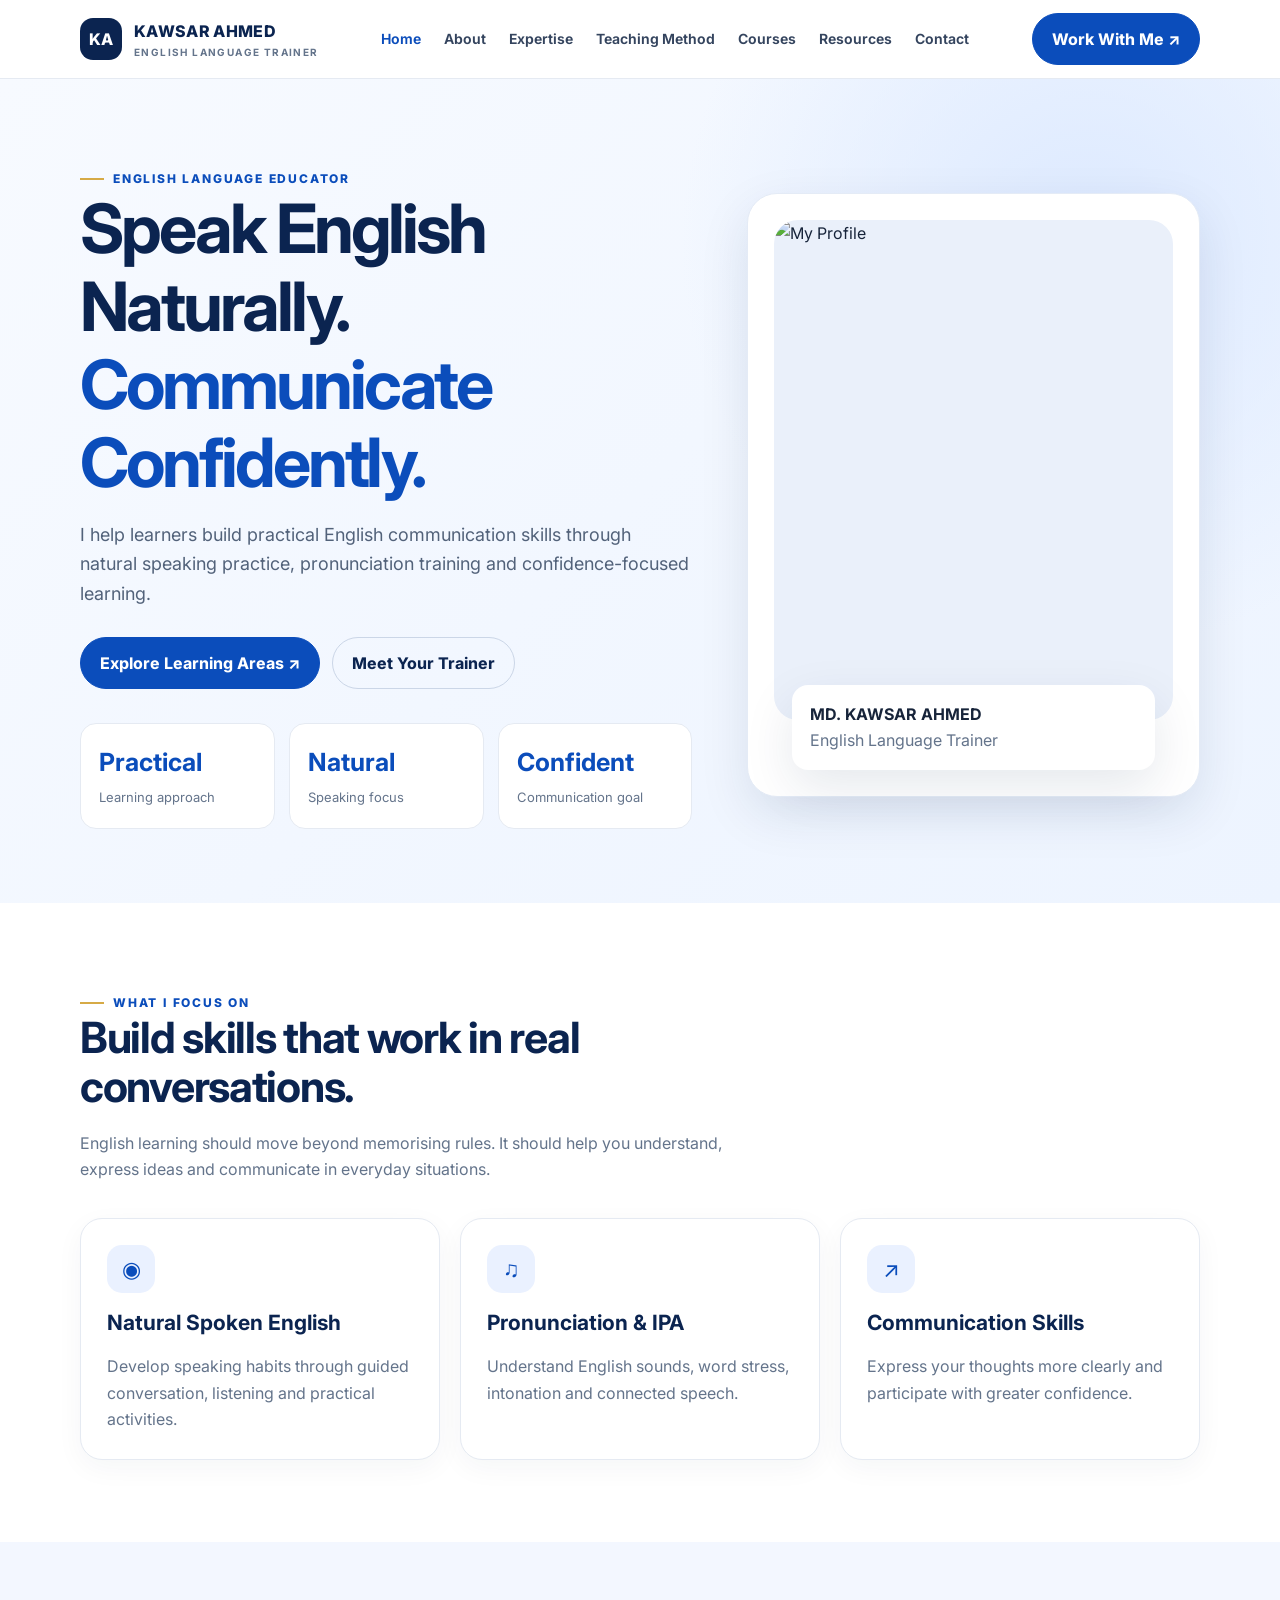
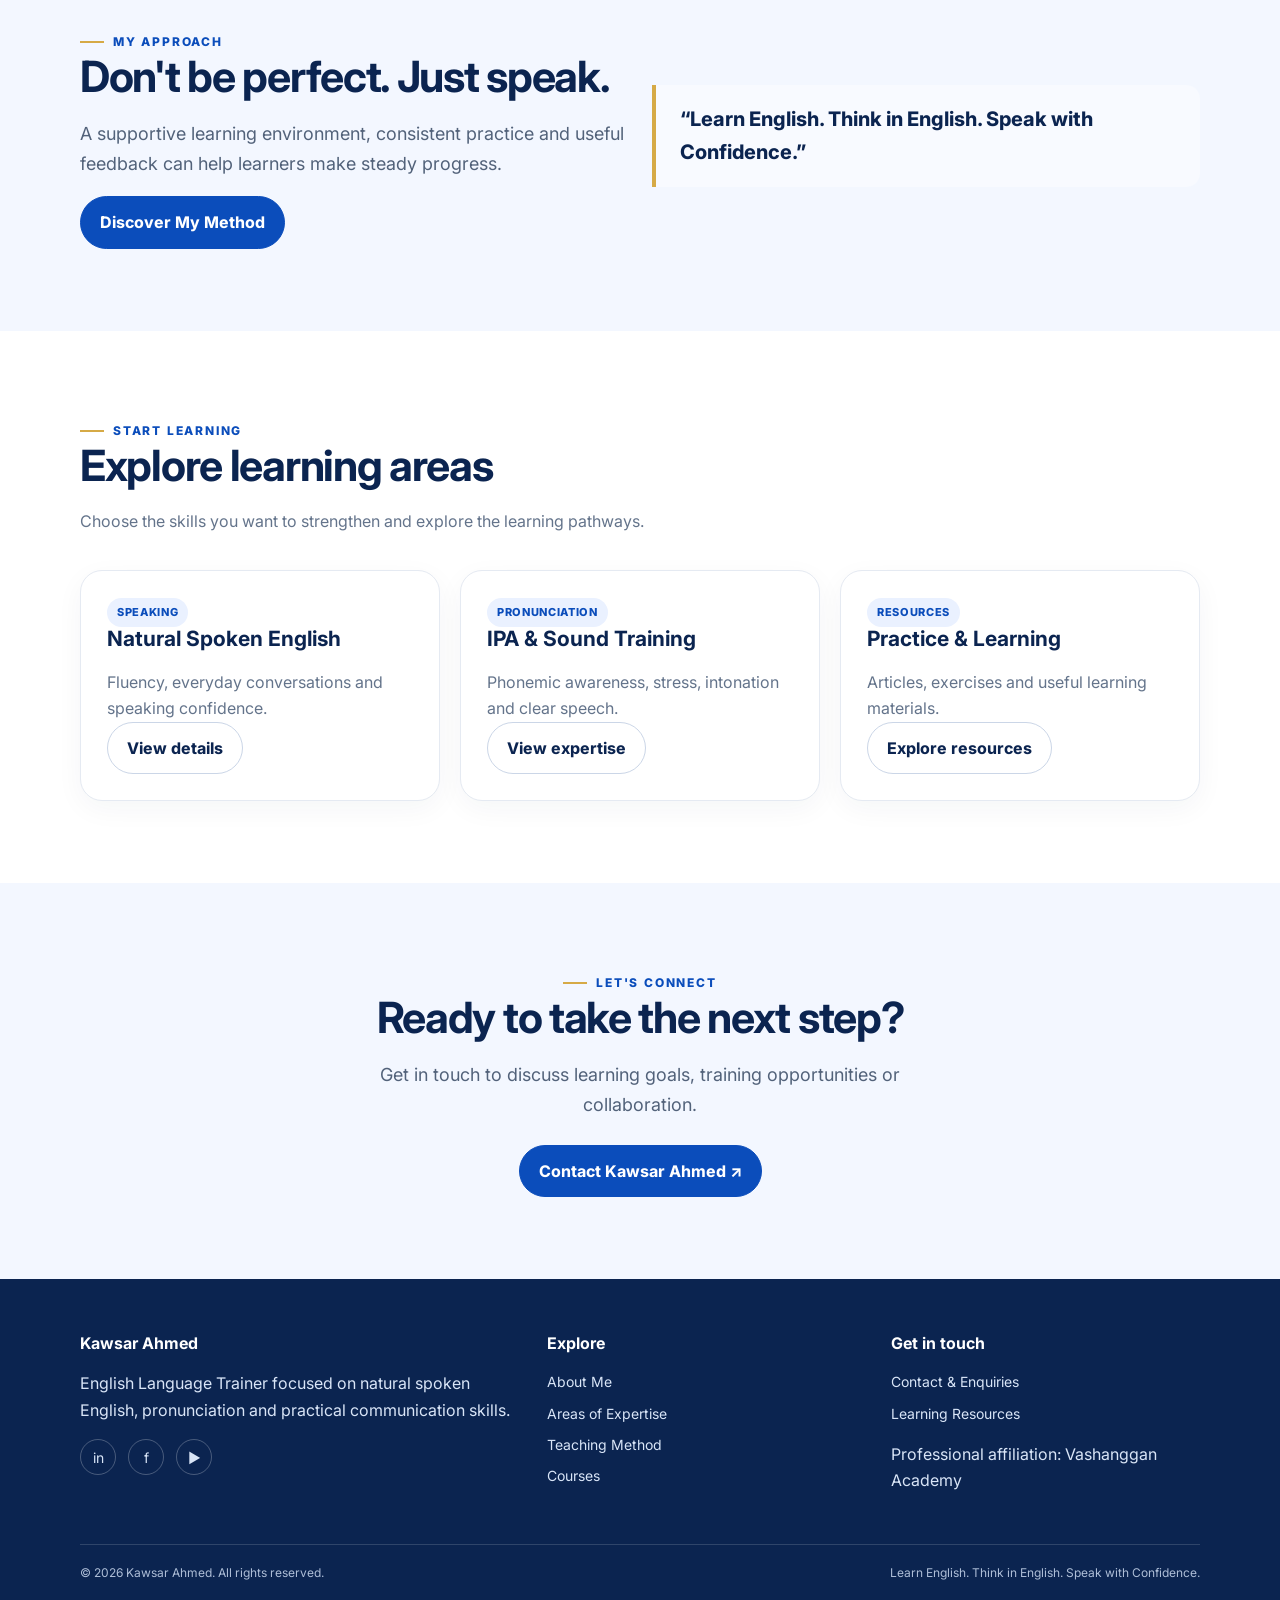
==== index.html @ 6849c731 "Add files via upload" ====
<!doctype html>
<html lang="en">

<head>
    <meta charset="utf-8">
    <meta name="viewport" content="width=device-width, initial-scale=1">
    <meta name="description" content="Professional English language trainer portfolio of Kawsar Ahmed.">
    <title>Home | Kawsar Ahmed</title>
    <link rel="preconnect" href="https://fonts.googleapis.com">
    <link rel="preconnect" href="https://fonts.gstatic.com" crossorigin>
    <link href="https://fonts.googleapis.com/css2?family=Inter:wght@400;500;600;700;800;900&display=swap"
        rel="stylesheet">
    <link rel="stylesheet" href="styles.css">
</head>

<body>
    <header class="site-header">
        <div class="container nav-wrap">
            <a class="brand" href="index.html"><span class="brand-mark">KA</span><span>KAWSAR AHMED<small>ENGLISH
                        LANGUAGE TRAINER</small></span></a>
            <nav class="nav-links" aria-label="Main navigation"><a class="active" href="index.html">Home</a><a class=""
                    href="about.html">About</a><a class="" href="expertise.html">Expertise</a><a class=""
                    href="teaching.html">Teaching Method</a><a class="" href="courses.html">Courses</a><a class=""
                    href="resources.html">Resources</a><a class="" href="contact.html">Contact</a></nav>
            <a class="nav-cta" href="contact.html">Work With Me ↗</a>
            <button class="menu-toggle" aria-label="Toggle navigation" aria-expanded="false">☰</button>
        </div>
    </header>
    <main>
        <section class="hero">
            <div class="container hero-grid">
                <div><span class="eyebrow">English Language Educator</span>
                    <h1>Speak English Naturally. <span style="color:var(--blue)">Communicate Confidently.</span></h1>
                    <p class="lead">I help learners build practical English communication skills through natural
                        speaking practice, pronunciation training and confidence-focused learning.</p>
                    <div class="hero-actions"><a class="btn" href="courses.html">Explore Learning Areas ↗</a><a
                            class="btn btn-outline" href="about.html">Meet Your Trainer</a></div>
                    <div class="stats">
                        <div class="stat"><strong>Practical</strong><span>Learning approach</span></div>
                        <div class="stat"><strong>Natural</strong><span>Speaking focus</span></div>
                        <div class="stat"><strong>Confident</strong><span>Communication goal</span></div>
                    </div>
                </div>
                <!-- <div class="hero-card">
                    <div class="portrait-placeholder" role="img" aria-label="Profile image placeholder"><span
                            style="color:#fff;font-weight:800;position:relative;margin-bottom:25px">YOUR PROFILE
                            PHOTO</span></div>
                    <div class="portrait-caption"><strong>MD. KAWSAR AHMED</strong><br><span class="muted">English
                            Language Trainer</span></div>
                </div> -->
<div class="hero-card">

    <div class="profile-image-card">

        <img src="images/kawserphoto.jpeg" class="profile-image" alt="My Profile">

    </div>

    <div class="portrait-caption">
        <strong>MD. KAWSAR AHMED</strong>
        <br>
        <span class="muted">English Language Trainer</span>
    </div>

</div>

            </div>
        </section>
        <section class="section">
            <div class="container">
                <div class="section-head"><span class="eyebrow">What I Focus On</span>
                    <h2>Build skills that work in real conversations.</h2>
                    <p>English learning should move beyond memorising rules. It should help you understand, express
                        ideas and communicate in everyday situations.</p>
                </div>
                <div class="grid-3">
                    <article class="card">
                        <div class="card-icon">◉</div>
                        <h3>Natural Spoken English</h3>
                        <p>Develop speaking habits through guided conversation, listening and practical activities.</p>
                    </article>
                    <article class="card">
                        <div class="card-icon">♫</div>
                        <h3>Pronunciation & IPA</h3>
                        <p>Understand English sounds, word stress, intonation and connected speech.</p>
                    </article>
                    <article class="card">
                        <div class="card-icon">↗</div>
                        <h3>Communication Skills</h3>
                        <p>Express your thoughts more clearly and participate with greater confidence.</p>
                    </article>
                </div>
            </div>
        </section>
        <section class="section section-soft">
            <div class="container grid-2" style="align-items:center">
                <div><span class="eyebrow">My Approach</span>
                    <h2>Don't be perfect. Just speak.</h2>
                    <p class="lead">A supportive learning environment, consistent practice and useful feedback can help
                        learners make steady progress.</p><a class="btn" href="teaching.html">Discover My Method</a>
                </div>
                <div class="quote">“Learn English. Think in English. Speak with Confidence.”</div>
            </div>
        </section>
        <section class="section">
            <div class="container">
                <div class="section-head"><span class="eyebrow">Start Learning</span>
                    <h2>Explore learning areas</h2>
                    <p>Choose the skills you want to strengthen and explore the learning pathways.</p>
                </div>
                <div class="grid-3">
                    <article class="card"><span class="tag">Speaking</span>
                        <h3>Natural Spoken English</h3>
                        <p>Fluency, everyday conversations and speaking confidence.</p><a href="courses.html"
                            class="btn btn-outline">View details</a>
                    </article>
                    <article class="card"><span class="tag">Pronunciation</span>
                        <h3>IPA & Sound Training</h3>
                        <p>Phonemic awareness, stress, intonation and clear speech.</p><a href="expertise.html"
                            class="btn btn-outline">View expertise</a>
                    </article>
                    <article class="card"><span class="tag">Resources</span>
                        <h3>Practice & Learning</h3>
                        <p>Articles, exercises and useful learning materials.</p><a href="resources.html"
                            class="btn btn-outline">Explore resources</a>
                    </article>
                </div>
            </div>
        </section>
        <section class="section section-soft">
            <div class="container" style="text-align:center"><span class="eyebrow">Let's Connect</span>
                <h2>Ready to take the next step?</h2>
                <p class="lead" style="margin:0 auto 25px">Get in touch to discuss learning goals, training
                    opportunities or collaboration.</p><a class="btn" href="contact.html">Contact Kawsar Ahmed ↗</a>
            </div>
        </section>
    </main>
    <footer class="site-footer">
        <div class="container">
            <div class="footer-grid">
                <div>
                    <h3>Kawsar Ahmed</h3>
                    <p>English Language Trainer focused on natural spoken English, pronunciation and practical
                        communication skills.</p>
                    <div class="socials"><a href="#" aria-label="LinkedIn">in</a><a href="#"
                            aria-label="Facebook">f</a><a href="#" aria-label="YouTube">▶</a></div>
                </div>
                <div>
                    <h3>Explore</h3><a href="about.html">About Me</a><a href="expertise.html">Areas of Expertise</a><a
                        href="teaching.html">Teaching Method</a><a href="courses.html">Courses</a>
                </div>
                <div>
                    <h3>Get in touch</h3><a href="contact.html">Contact & Enquiries</a><a href="resources.html">Learning
                        Resources</a>
                    <p>Professional affiliation: Vashanggan Academy</p>
                </div>
            </div>
            <div class="footer-bottom"><span>© <span data-year></span> Kawsar Ahmed. All rights
                    reserved.</span><span>Learn English. Think in English. Speak with Confidence.</span></div>
        </div>
    </footer>
    <script src="script.js"></script>
</body>

</html>
---- styles.css ----
:root{
  --blue:#0B4DBB;--navy:#0B2450;--gold:#D6AA46;--ink:#17243a;
  --muted:#64748b;--pale:#f3f7ff;--white:#fff;--line:#e5eaf2;
  --shadow:0 18px 50px rgba(11,36,80,.10);--radius:22px;
}
*{box-sizing:border-box}
html{scroll-behavior:smooth}
body{margin:0;font-family:Inter,Arial,sans-serif;color:var(--ink);line-height:1.65;background:#fff}
a{color:inherit;text-decoration:none}
img{max-width:100%;display:block}
.container{width:min(1120px,calc(100% - 40px));margin:auto}
.site-header{position:sticky;top:0;z-index:20;background:rgba(255,255,255,.94);backdrop-filter:blur(12px);border-bottom:1px solid var(--line)}
.nav-wrap{height:78px;display:flex;align-items:center;justify-content:space-between;gap:24px}
.brand{display:flex;align-items:center;gap:12px;font-weight:800;color:var(--navy);letter-spacing:.02em}
.brand-mark{width:42px;height:42px;border-radius:13px;background:var(--navy);color:white;display:grid;place-items:center;font-weight:800}
.brand small{display:block;font-size:10px;letter-spacing:.14em;color:var(--muted);font-weight:700}
.nav-links{display:flex;align-items:center;gap:23px;font-size:14px;font-weight:650;color:#34445e}
.nav-links a:hover,.nav-links a.active{color:var(--blue)}
.nav-cta,.btn{display:inline-flex;align-items:center;justify-content:center;gap:8px;padding:12px 19px;border-radius:999px;background:var(--blue);color:#fff;font-weight:750;border:1px solid var(--blue);transition:.2s}
.nav-cta:hover,.btn:hover{transform:translateY(-2px);box-shadow:0 10px 24px rgba(11,77,187,.2)}
.btn-outline{background:transparent;color:var(--navy);border-color:#cbd6e7}
.menu-toggle{display:none;border:0;background:var(--pale);color:var(--navy);border-radius:10px;padding:10px;font-size:20px}
.hero{padding:82px 0 74px;background:radial-gradient(circle at 85% 20%,#dce9ff 0,transparent 32%),linear-gradient(135deg,#f7faff,#edf4ff)}
.hero-grid{display:grid;grid-template-columns:1.15fr .85fr;align-items:center;gap:55px}
.eyebrow{display:inline-flex;align-items:center;gap:9px;color:var(--blue);font-size:12px;font-weight:800;letter-spacing:.15em;text-transform:uppercase}
.eyebrow:before{content:"";width:24px;height:2px;background:var(--gold)}
h1,h2,h3{line-height:1.15;color:var(--navy);margin:0 0 18px}
h1{font-size:clamp(42px,6vw,68px);letter-spacing:-.045em}
h2{font-size:clamp(30px,4vw,43px);letter-spacing:-.03em}
h3{font-size:21px}
.lead{font-size:18px;color:#52627a;max-width:620px}
.hero-actions{display:flex;gap:12px;flex-wrap:wrap;margin-top:28px}
.hero-card{background:#fff;border:1px solid #e4ebf6;border-radius:30px;padding:26px;box-shadow:var(--shadow);position:relative}
.portrait-placeholder{min-height:330px;border-radius:22px;background:linear-gradient(145deg,#0B2450,#1762c9);display:flex;align-items:end;justify-content:center;overflow:hidden;position:relative}
.portrait-placeholder:before{content:"KA";font-size:150px;font-weight:900;letter-spacing:-.1em;color:rgba(255,255,255,.14);position:absolute;top:24px}
.portrait-caption{background:#fff;border-radius:16px;padding:16px 18px;margin:-35px 18px 0;position:relative;box-shadow:var(--shadow)}
.section{padding:82px 0}
.section-soft{background:var(--pale)}
.section-head{max-width:690px;margin-bottom:36px}
.section-head p,.muted{color:var(--muted)}
.grid-3{display:grid;grid-template-columns:repeat(3,1fr);gap:20px}
.grid-2{display:grid;grid-template-columns:repeat(2,1fr);gap:24px}
.card{background:#fff;border:1px solid var(--line);border-radius:var(--radius);padding:26px;box-shadow:0 8px 28px rgba(11,36,80,.045)}
.card-icon{width:48px;height:48px;border-radius:15px;background:#eaf1ff;color:var(--blue);display:grid;place-items:center;font-size:22px;margin-bottom:18px}
.card p{color:var(--muted);margin-bottom:0}
.stats{display:grid;grid-template-columns:repeat(3,1fr);gap:14px;margin-top:34px}
.stat{background:#fff;border:1px solid var(--line);border-radius:16px;padding:18px}
.stat strong{display:block;font-size:25px;color:var(--blue)}
.stat span{font-size:13px;color:var(--muted)}
.page-hero{padding:66px 0;background:linear-gradient(120deg,#f1f6ff,#fff)}
.page-hero h1{font-size:clamp(38px,5vw,54px);margin-top:12px}
.breadcrumb{font-size:13px;color:var(--muted)}
.breadcrumb a{color:var(--blue)}
.feature-list{padding:0;list-style:none}
.feature-list li{padding:10px 0 10px 30px;position:relative;border-bottom:1px solid var(--line)}
.feature-list li:before{content:"✓";position:absolute;left:0;color:var(--blue);font-weight:900}
.quote{border-left:4px solid var(--gold);padding:18px 24px;background:#f8faff;border-radius:0 14px 14px 0;color:var(--navy);font-size:20px;font-weight:750}
.course-card{display:flex;flex-direction:column}
.course-card .btn{margin-top:20px;align-self:flex-start}
.tag{display:inline-block;background:#eaf1ff;color:var(--blue);padding:5px 10px;border-radius:99px;font-size:11px;font-weight:800;letter-spacing:.06em;text-transform:uppercase}
.steps{counter-reset:step}
.step{position:relative;padding:0 0 28px 64px;border-left:1px solid #d7e1f0;margin-left:20px}
.step:last-child{border-left-color:transparent}
.step:before{counter-increment:step;content:counter(step);position:absolute;left:-21px;top:0;width:42px;height:42px;border-radius:50%;background:var(--navy);color:#fff;display:grid;place-items:center;font-weight:800}
.form{display:grid;gap:15px}
input,textarea,select{width:100%;padding:14px 15px;border:1px solid #d9e1ed;border-radius:12px;font:inherit;background:#fff}
textarea{min-height:145px;resize:vertical}
label{font-size:13px;font-weight:750;color:var(--navy)}
.form-row{display:grid;grid-template-columns:1fr 1fr;gap:14px}
.notice{padding:14px 16px;background:#fff8e8;border:1px solid #f2dfb4;border-radius:12px;color:#72561d;font-size:13px}
.site-footer{background:var(--navy);color:#d9e5f7;padding:55px 0 22px}
.footer-grid{display:grid;grid-template-columns:1.4fr 1fr 1fr;gap:35px}
.site-footer h3{color:#fff;font-size:16px}
.site-footer a{color:#d9e5f7;display:block;margin:8px 0;font-size:14px}
.site-footer a:hover{color:#fff}
.footer-bottom{border-top:1px solid rgba(255,255,255,.15);margin-top:35px;padding-top:18px;font-size:12px;color:#aebed7;display:flex;justify-content:space-between;gap:15px}
.socials{display:flex;gap:12px;margin-top:15px}
.socials a{border:1px solid rgba(255,255,255,.25);border-radius:50%;width:36px;height:36px;display:grid;place-items:center;margin:0}
@media(max-width:850px){
 .nav-links{display:none;position:absolute;top:78px;left:0;right:0;background:#fff;padding:20px 25px;border-bottom:1px solid var(--line);flex-direction:column;align-items:flex-start}
 .nav-links.open{display:flex}.menu-toggle{display:block}.nav-cta{display:none}
 .hero-grid,.grid-2{grid-template-columns:1fr}.hero{padding:58px 0}.hero-grid{gap:35px}
 .grid-3{grid-template-columns:1fr 1fr}.footer-grid{grid-template-columns:1fr 1fr}
}
@media(max-width:560px){
 .container{width:min(100% - 30px,1120px)}.section{padding:60px 0}
 .grid-3,.stats,.footer-grid,.form-row{grid-template-columns:1fr}
 .footer-bottom{flex-direction:column}.portrait-placeholder{min-height:260px}
}



/* Professional Profile Image Card */

.profile-image-card {
    width: 100%;
    height: 500px;
    background: #eaf0fa;
    border-radius: 24px;
    overflow: hidden;
    position: relative;
}

.profile-image {
    width: 100%;
    height: 100%;
    display: block;

    /* Automatically fit any image */
    object-fit: cover;
    object-position: center;

    border-radius: 24px;
}

/* Responsive Design */

@media (max-width: 768px) {
    .profile-image-card {
        height: 420px;
    }
}

@media (max-width: 480px) {
    .profile-image-card {
        height: 360px;
    }
}
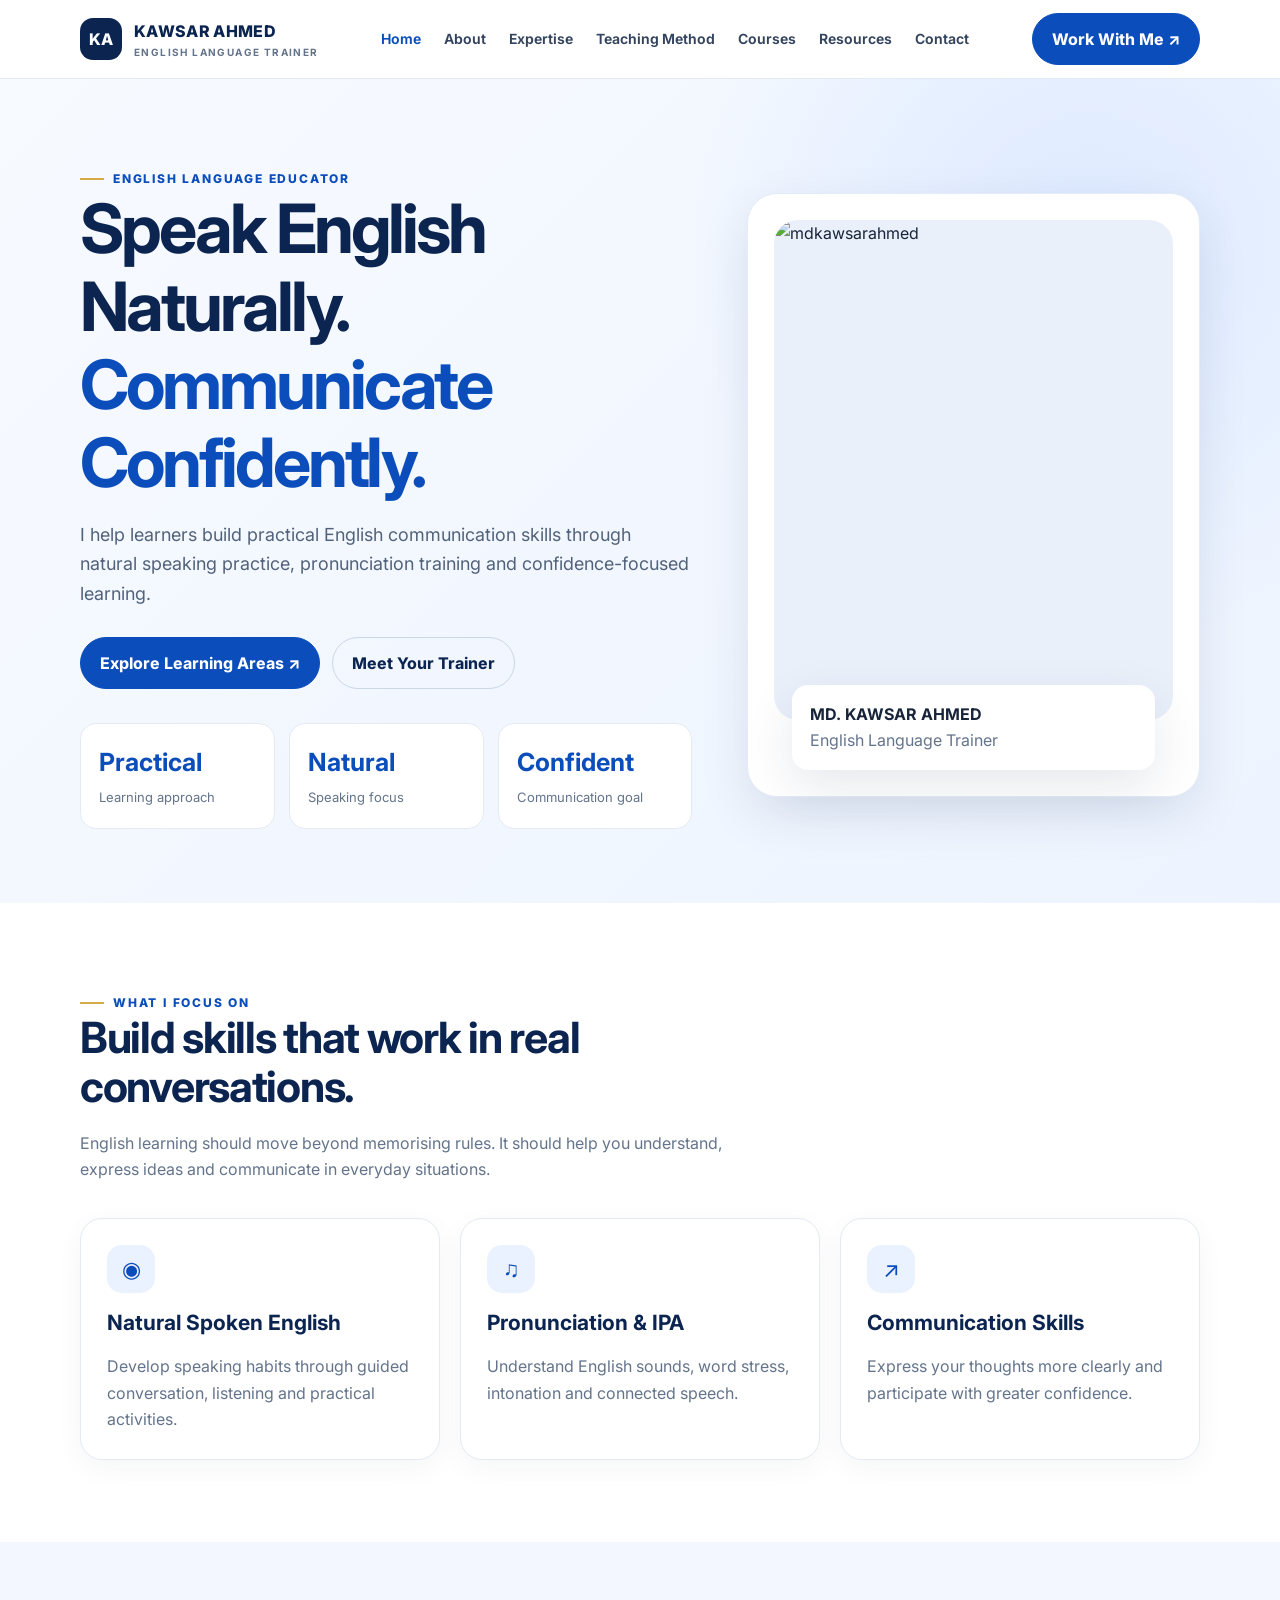
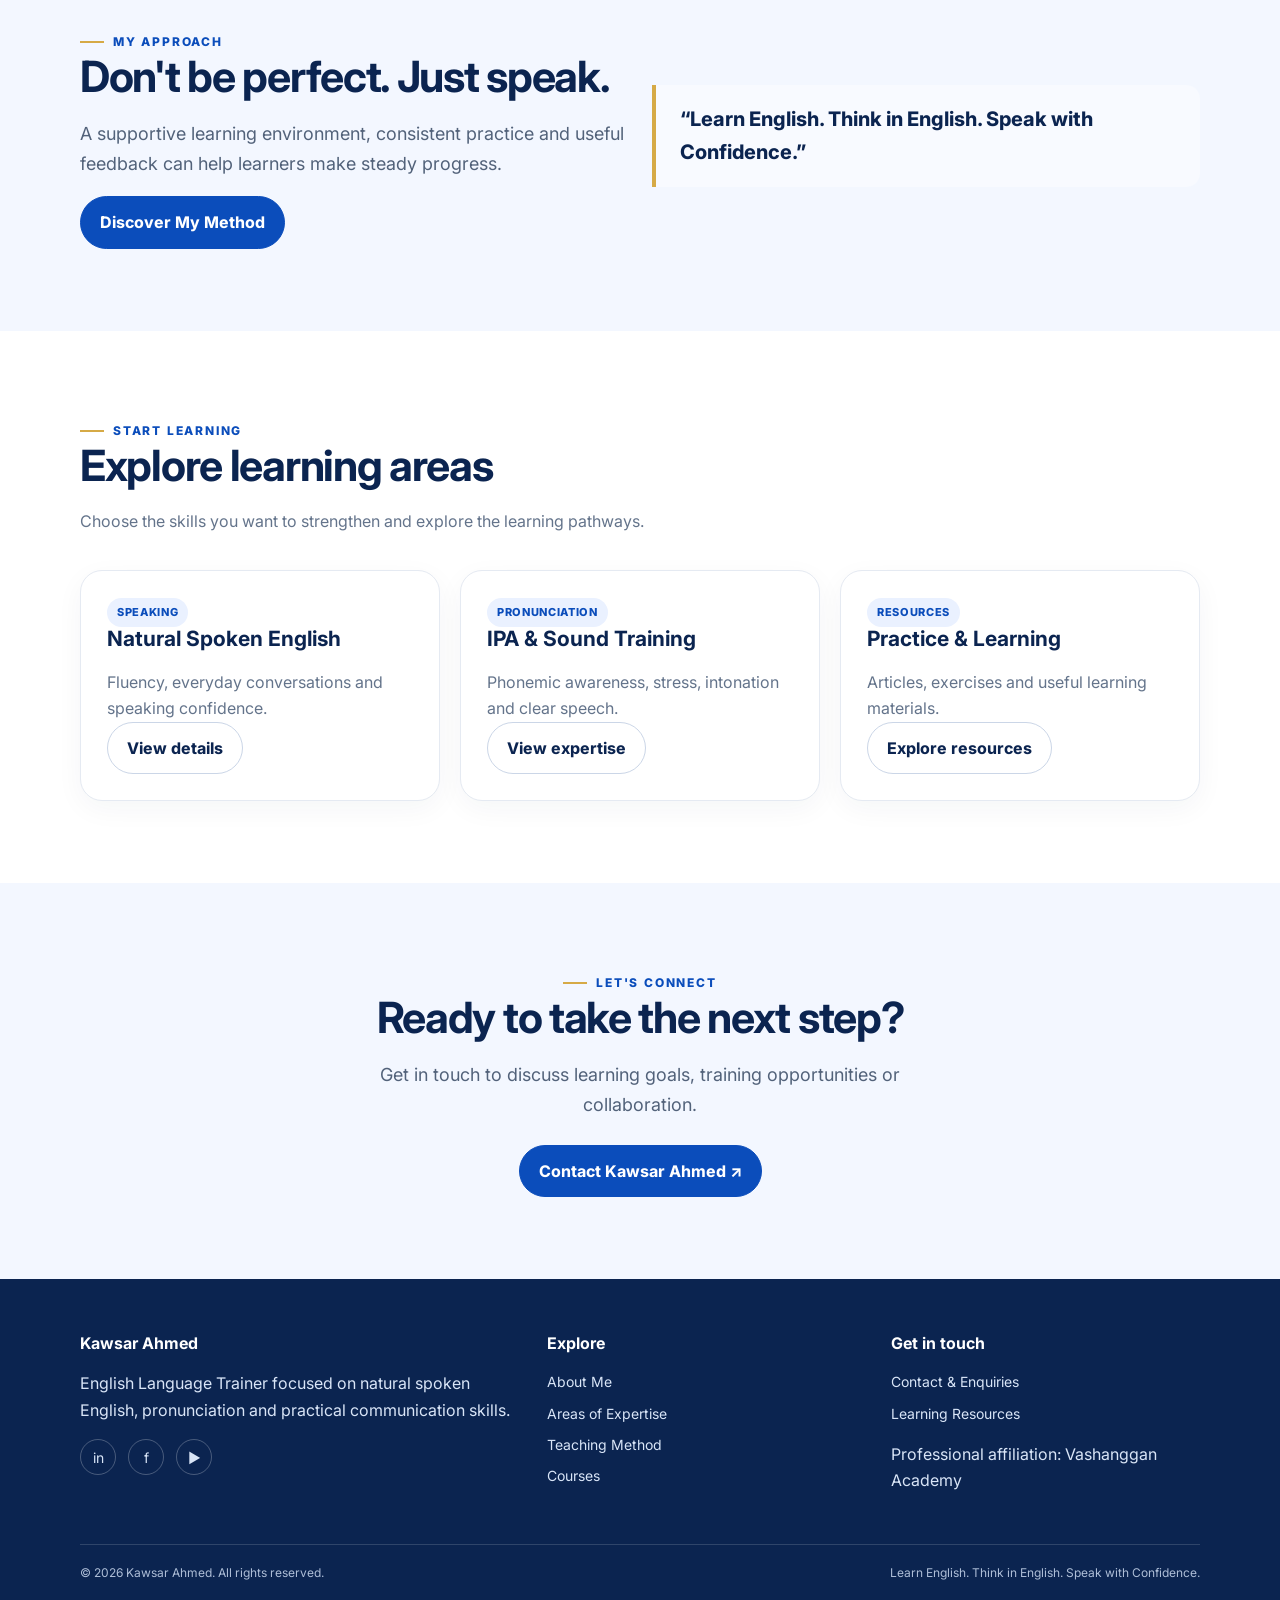
==== commit 93e82957: "Add files via upload" ====
--- a/index.html
+++ b/index.html
@@ -52,7 +52,7 @@
 
     <div class="profile-image-card">
 
-        <img src="images/kawserphoto.jpeg" class="profile-image" alt="My Profile">
+        <img src="images/kawserphoto.jpeg" class="profile-image" alt="mdkawsarahmed">
 
     </div>
 
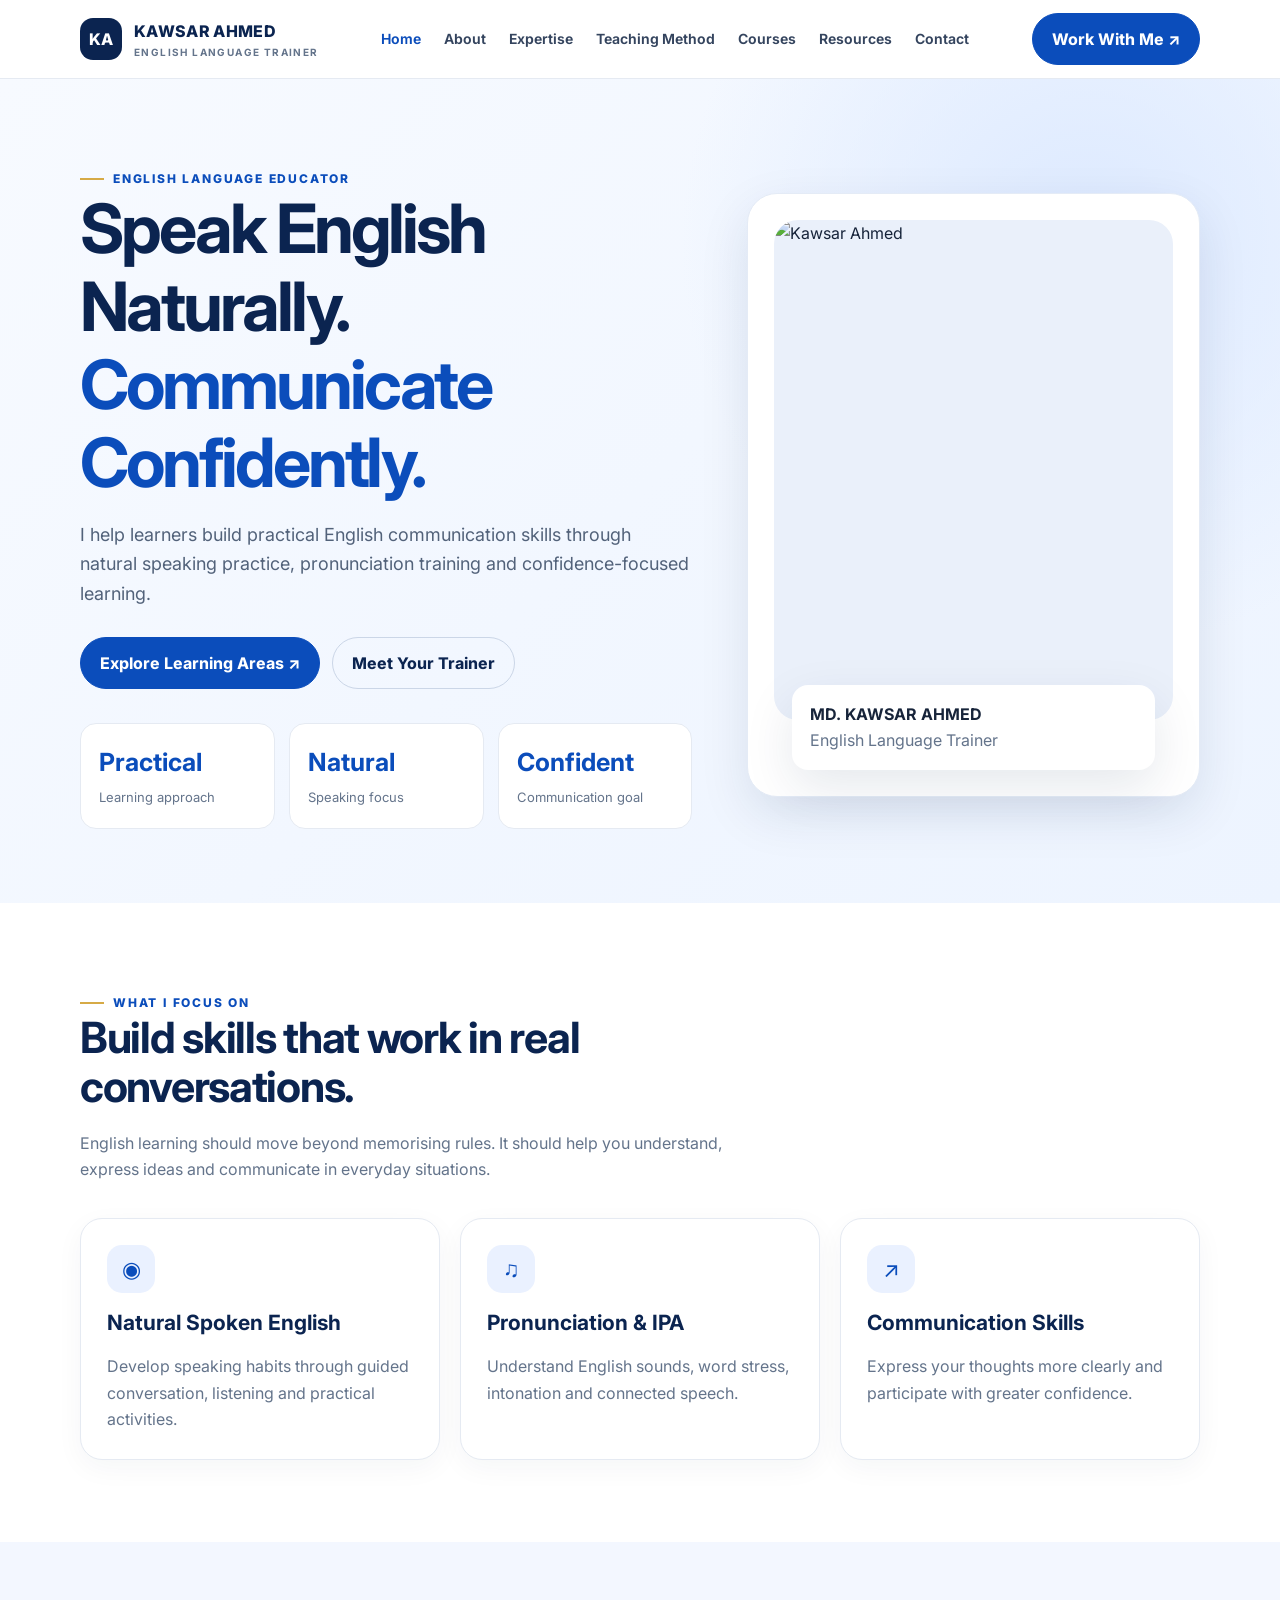
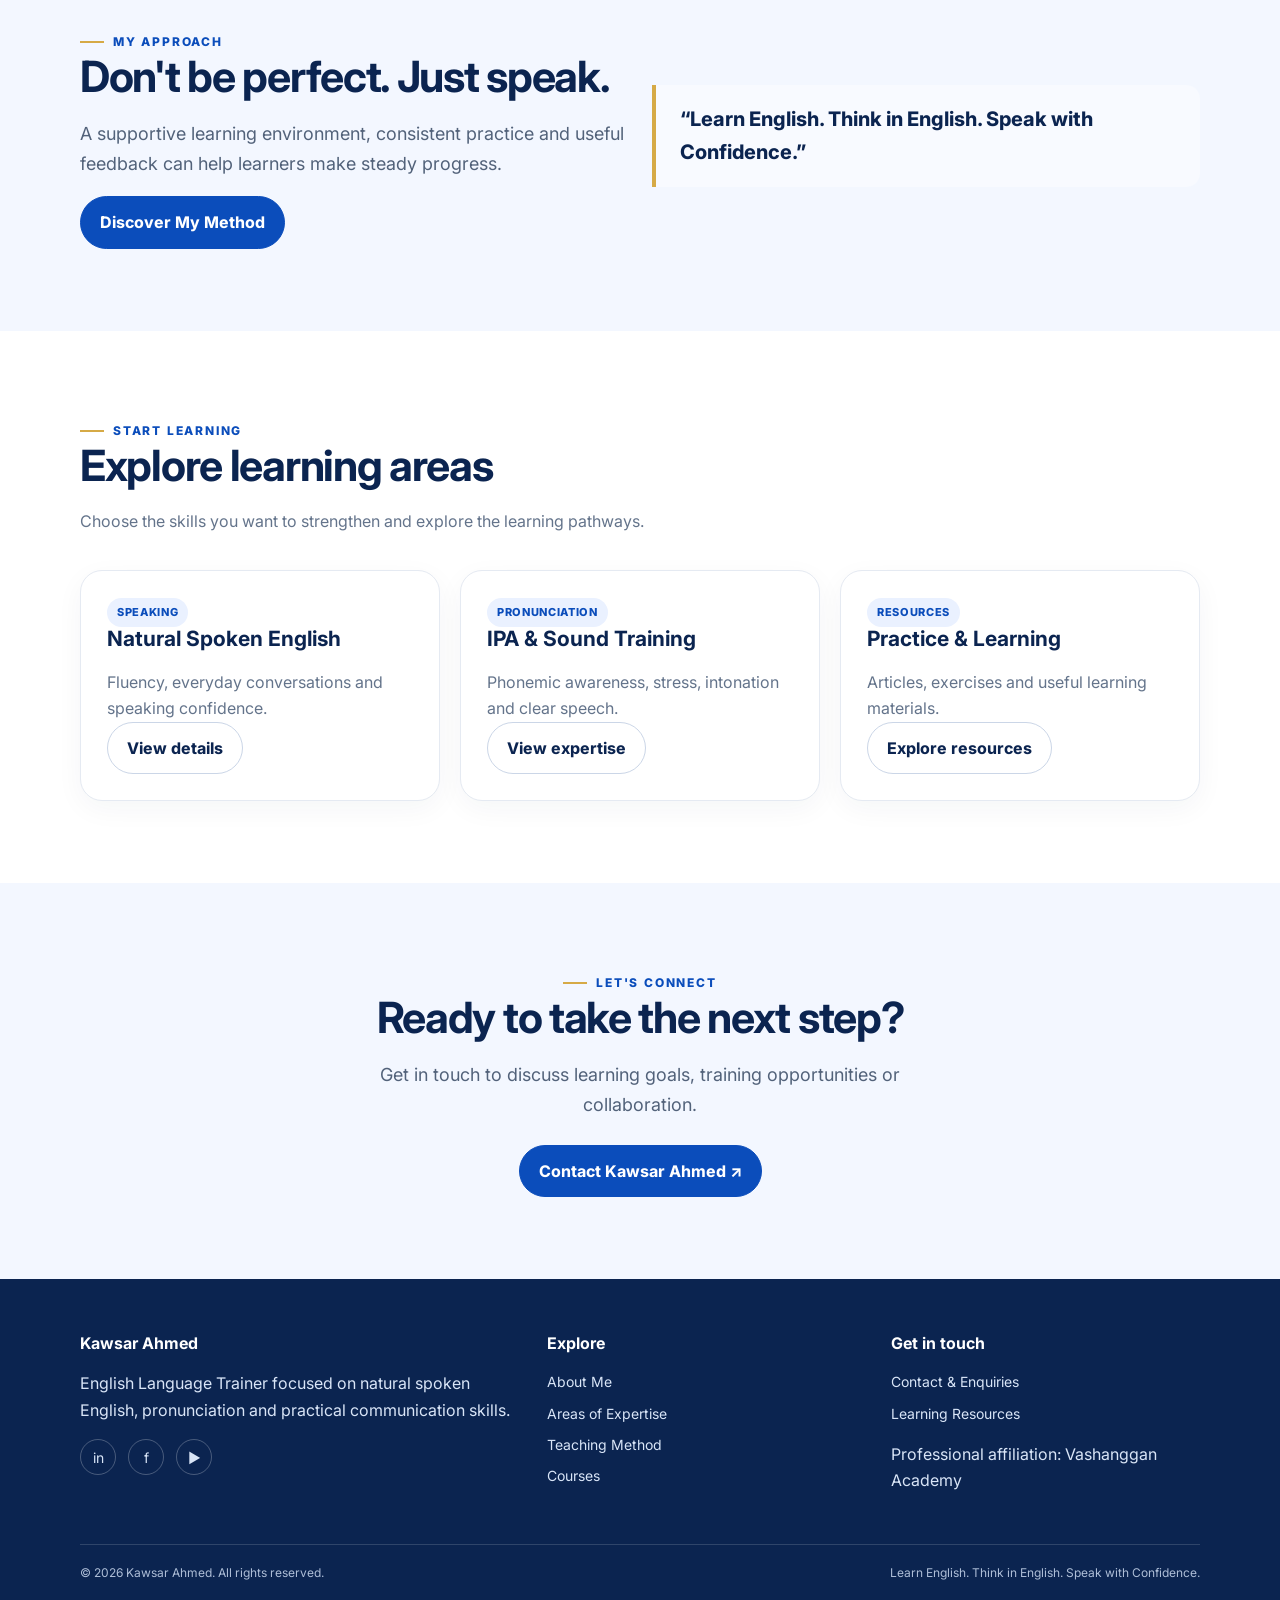
==== commit f5127468: "Add files via upload" ====
--- a/index.html
+++ b/index.html
@@ -52,7 +52,7 @@
 
     <div class="profile-image-card">
 
-        <img src="images/kawserphoto.jpeg" class="profile-image" alt="mdkawsarahmed">
+        <img src="images/kawserphoto.jpeg" class="profile-image" alt="Kawsar Ahmed">
 
     </div>
 
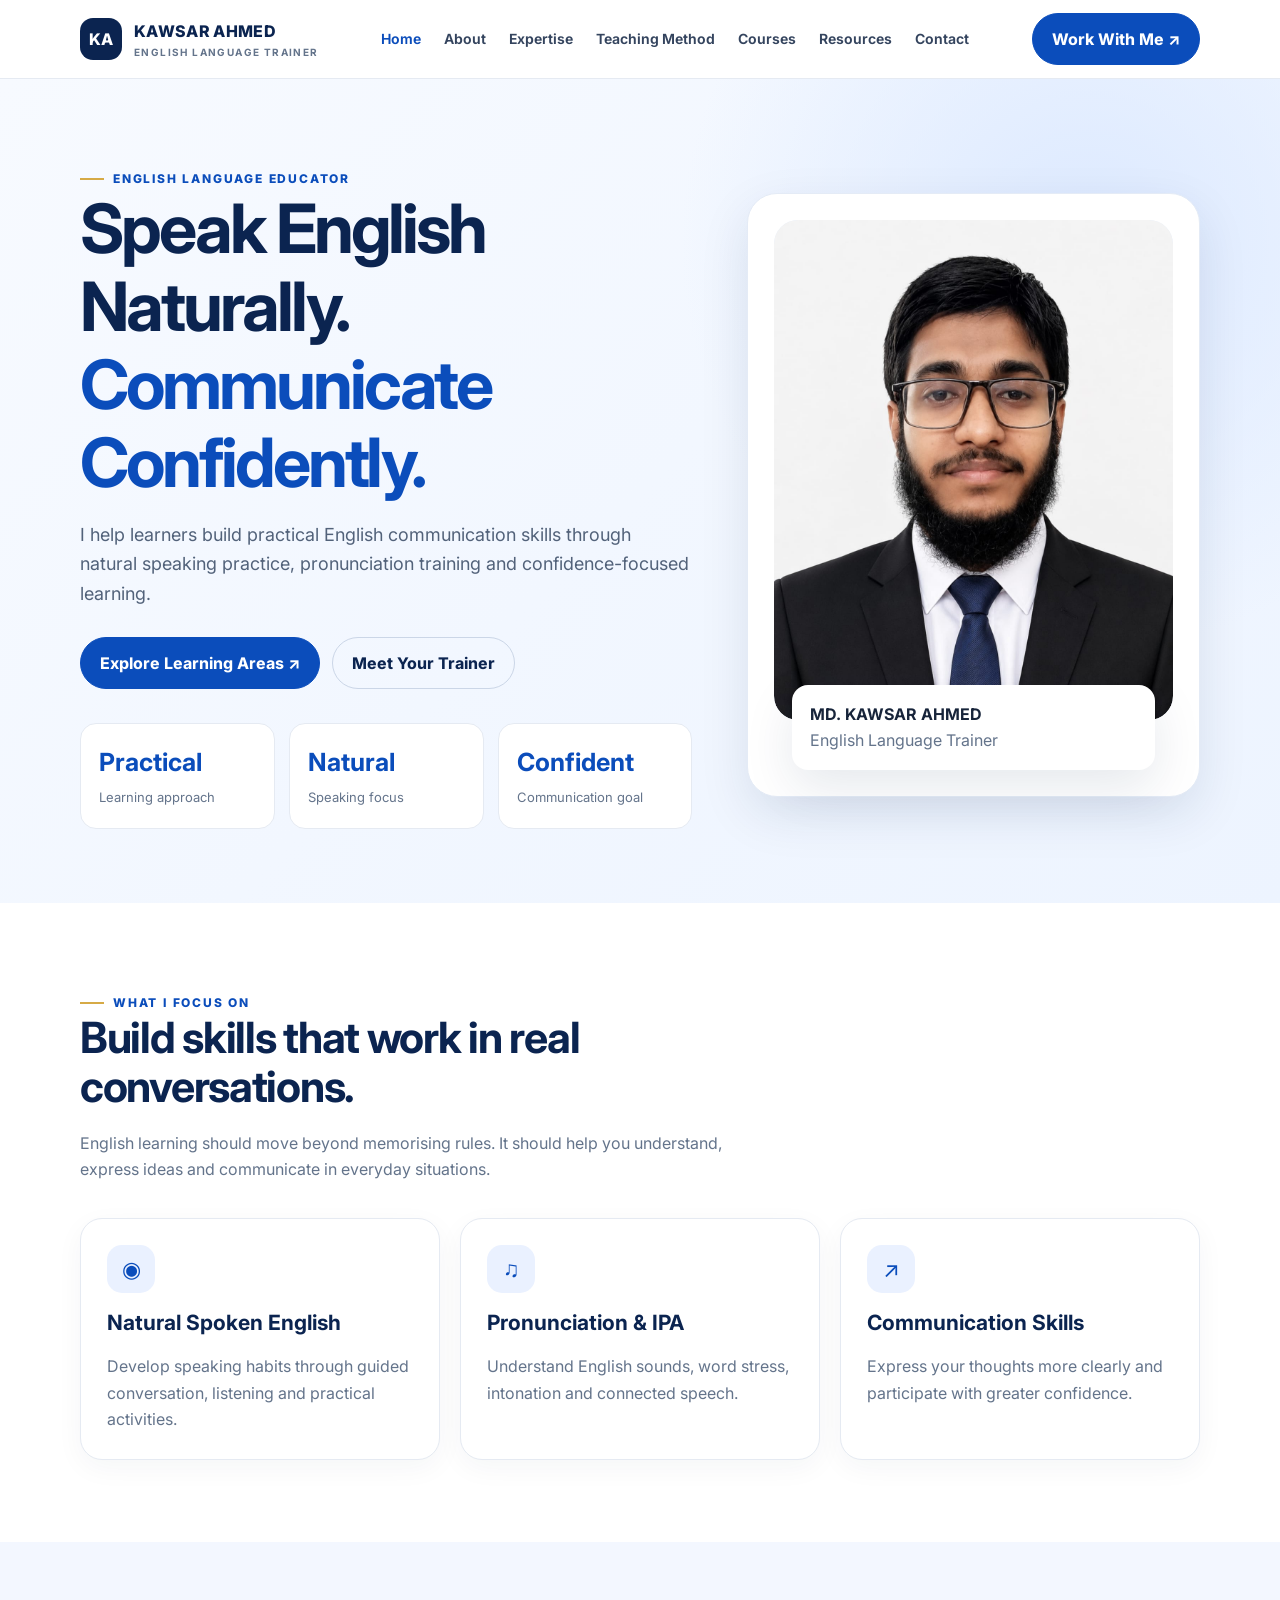
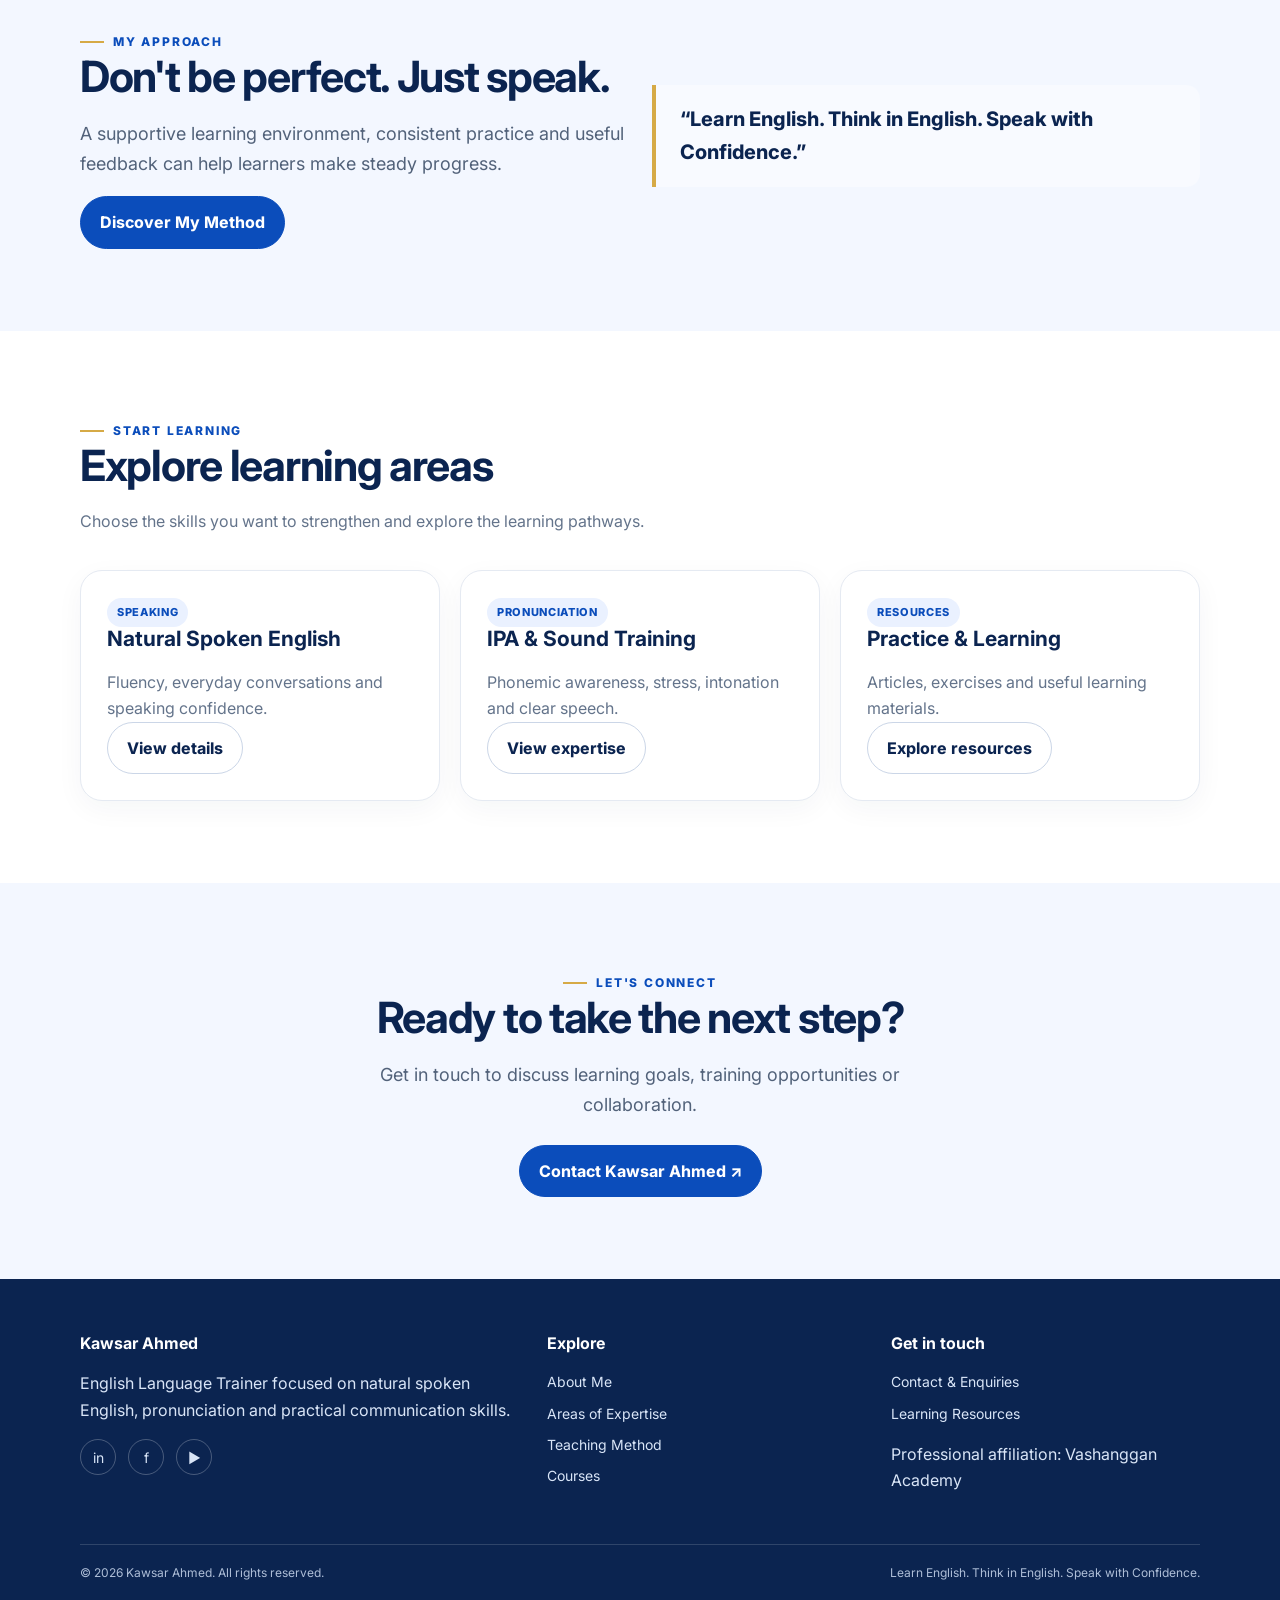
==== commit f2ddecf8: "Update index.html" ====
--- a/index.html
+++ b/index.html
@@ -52,7 +52,7 @@
 
     <div class="profile-image-card">
 
-        <img src="images/kawserphoto.jpeg" class="profile-image" alt="Kawsar Ahmed">
+        <img src="kawserphoto.jpeg" class="profile-image" alt="Kawsar Ahmed">
 
     </div>
 
@@ -162,4 +162,4 @@
     <script src="script.js"></script>
 </body>
 
-</html>+</html>
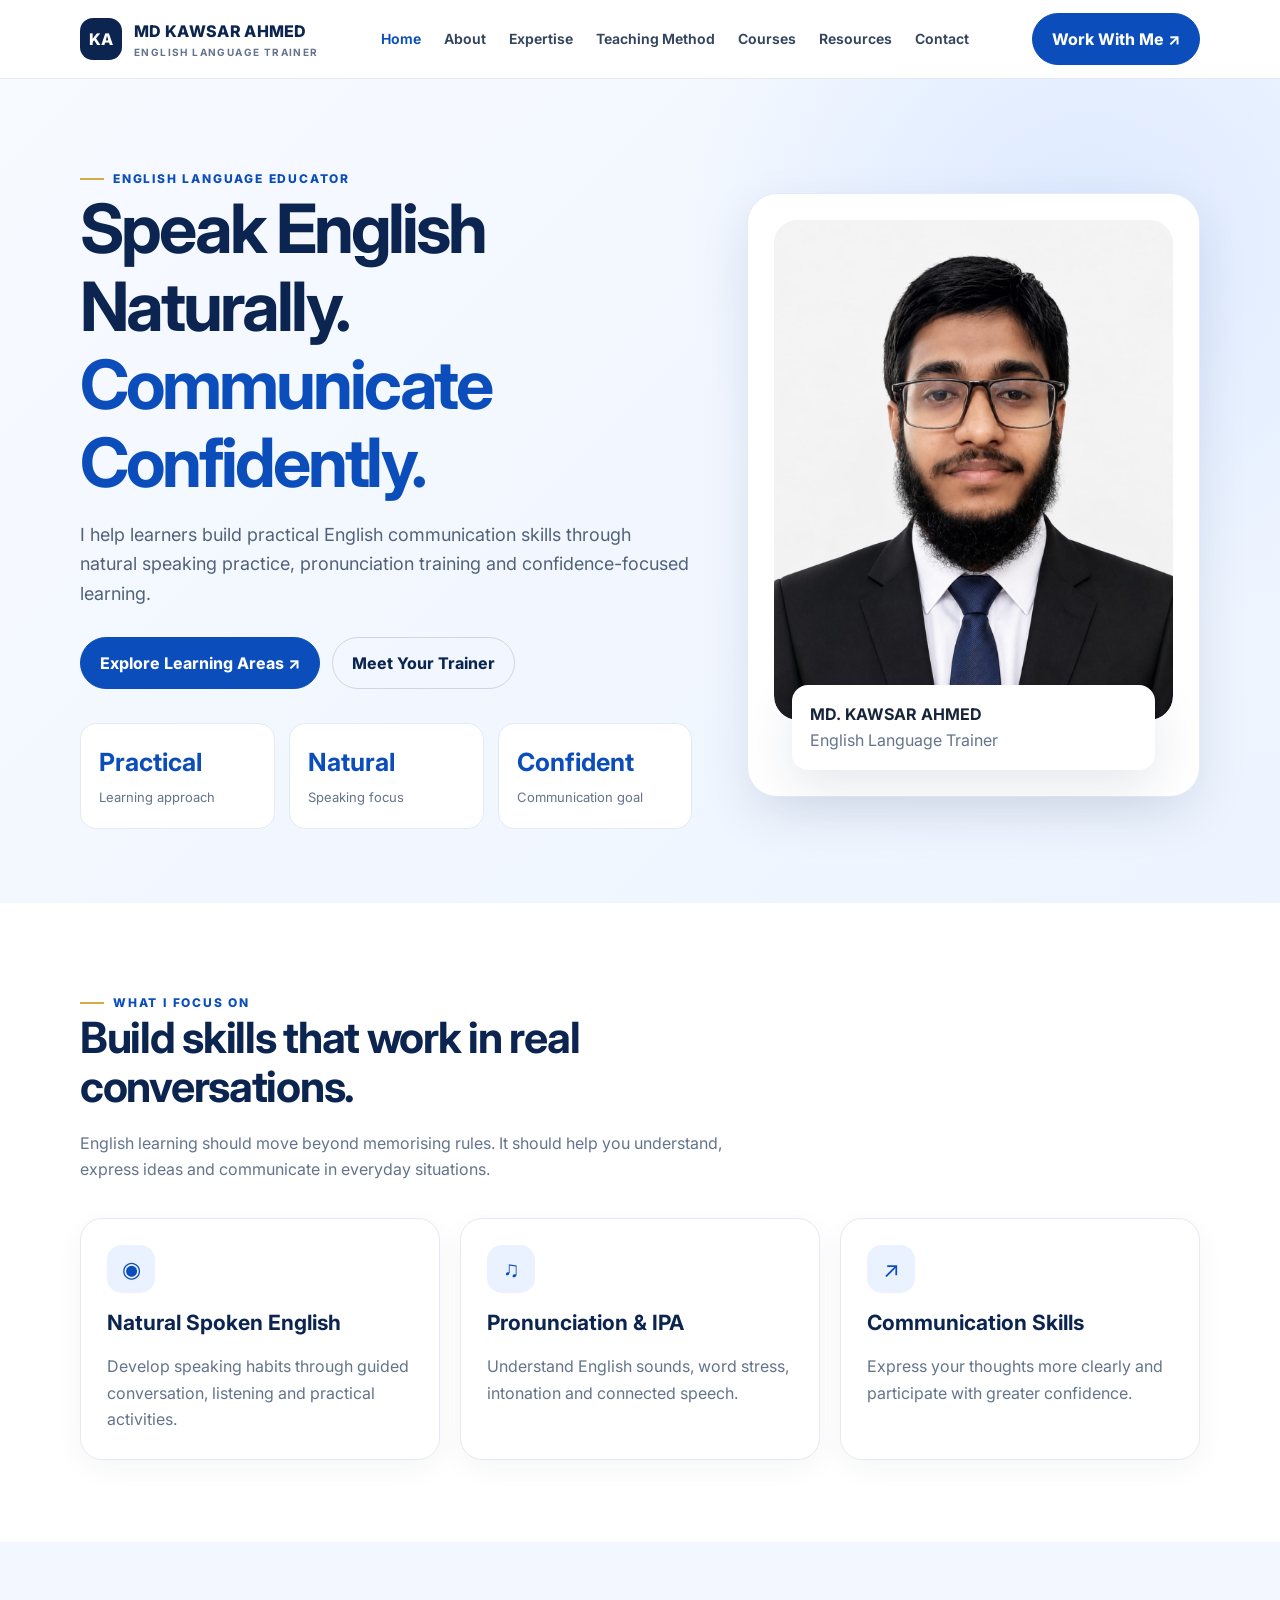
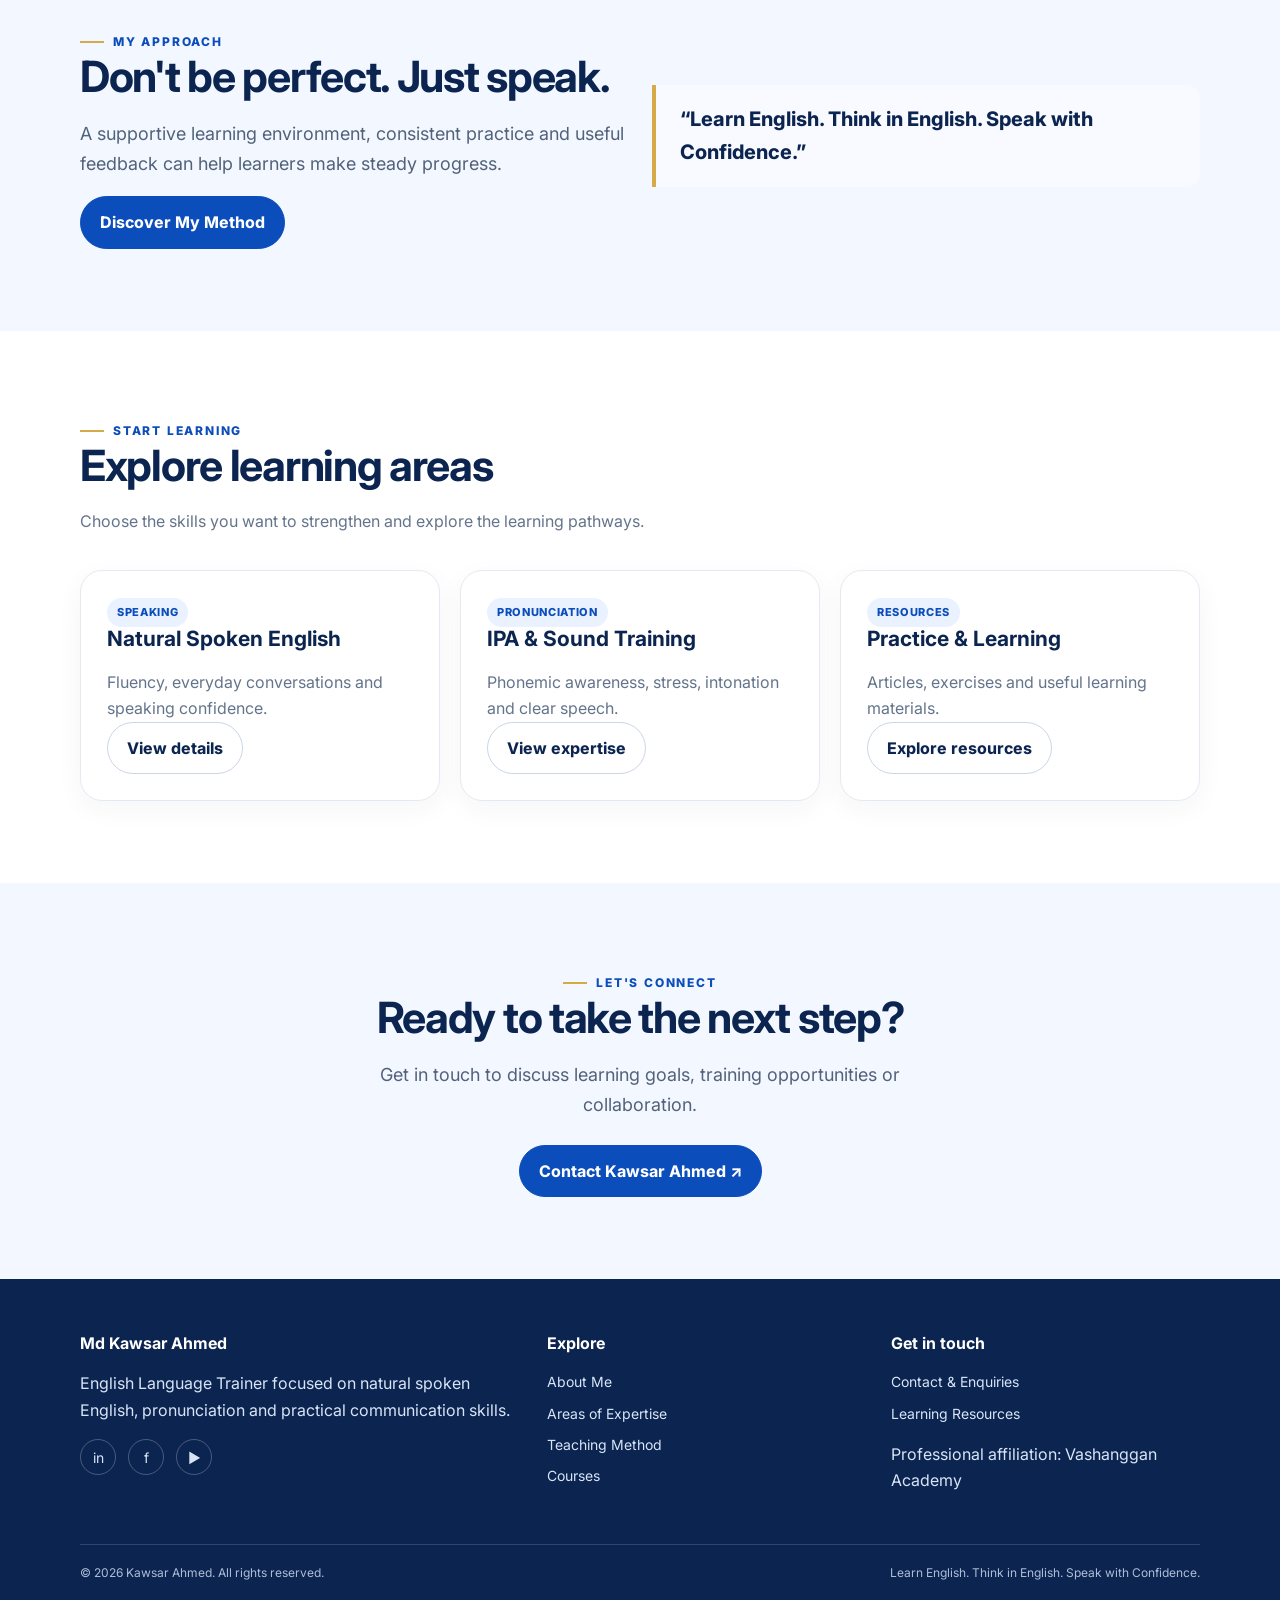
==== commit c2dace75: "Add files via upload" ====
--- a/index.html
+++ b/index.html
@@ -16,7 +16,7 @@
 <body>
     <header class="site-header">
         <div class="container nav-wrap">
-            <a class="brand" href="index.html"><span class="brand-mark">KA</span><span>KAWSAR AHMED<small>ENGLISH
+            <a class="brand" href="index.html"><span class="brand-mark">KA</span><span>MD KAWSAR AHMED<small>ENGLISH
                         LANGUAGE TRAINER</small></span></a>
             <nav class="nav-links" aria-label="Main navigation"><a class="active" href="index.html">Home</a><a class=""
                     href="about.html">About</a><a class="" href="expertise.html">Expertise</a><a class=""
@@ -52,7 +52,7 @@
 
     <div class="profile-image-card">
 
-        <img src="kawserphoto.jpeg" class="profile-image" alt="Kawsar Ahmed">
+        <img src="images/kawserphoto.jpeg" class="profile-image" alt="mdkawsarahmed">
 
     </div>
 
@@ -139,7 +139,7 @@
         <div class="container">
             <div class="footer-grid">
                 <div>
-                    <h3>Kawsar Ahmed</h3>
+                    <h3>Md Kawsar Ahmed</h3>
                     <p>English Language Trainer focused on natural spoken English, pronunciation and practical
                         communication skills.</p>
                     <div class="socials"><a href="#" aria-label="LinkedIn">in</a><a href="#"
@@ -162,4 +162,4 @@
     <script src="script.js"></script>
 </body>
 
-</html>
+</html>
